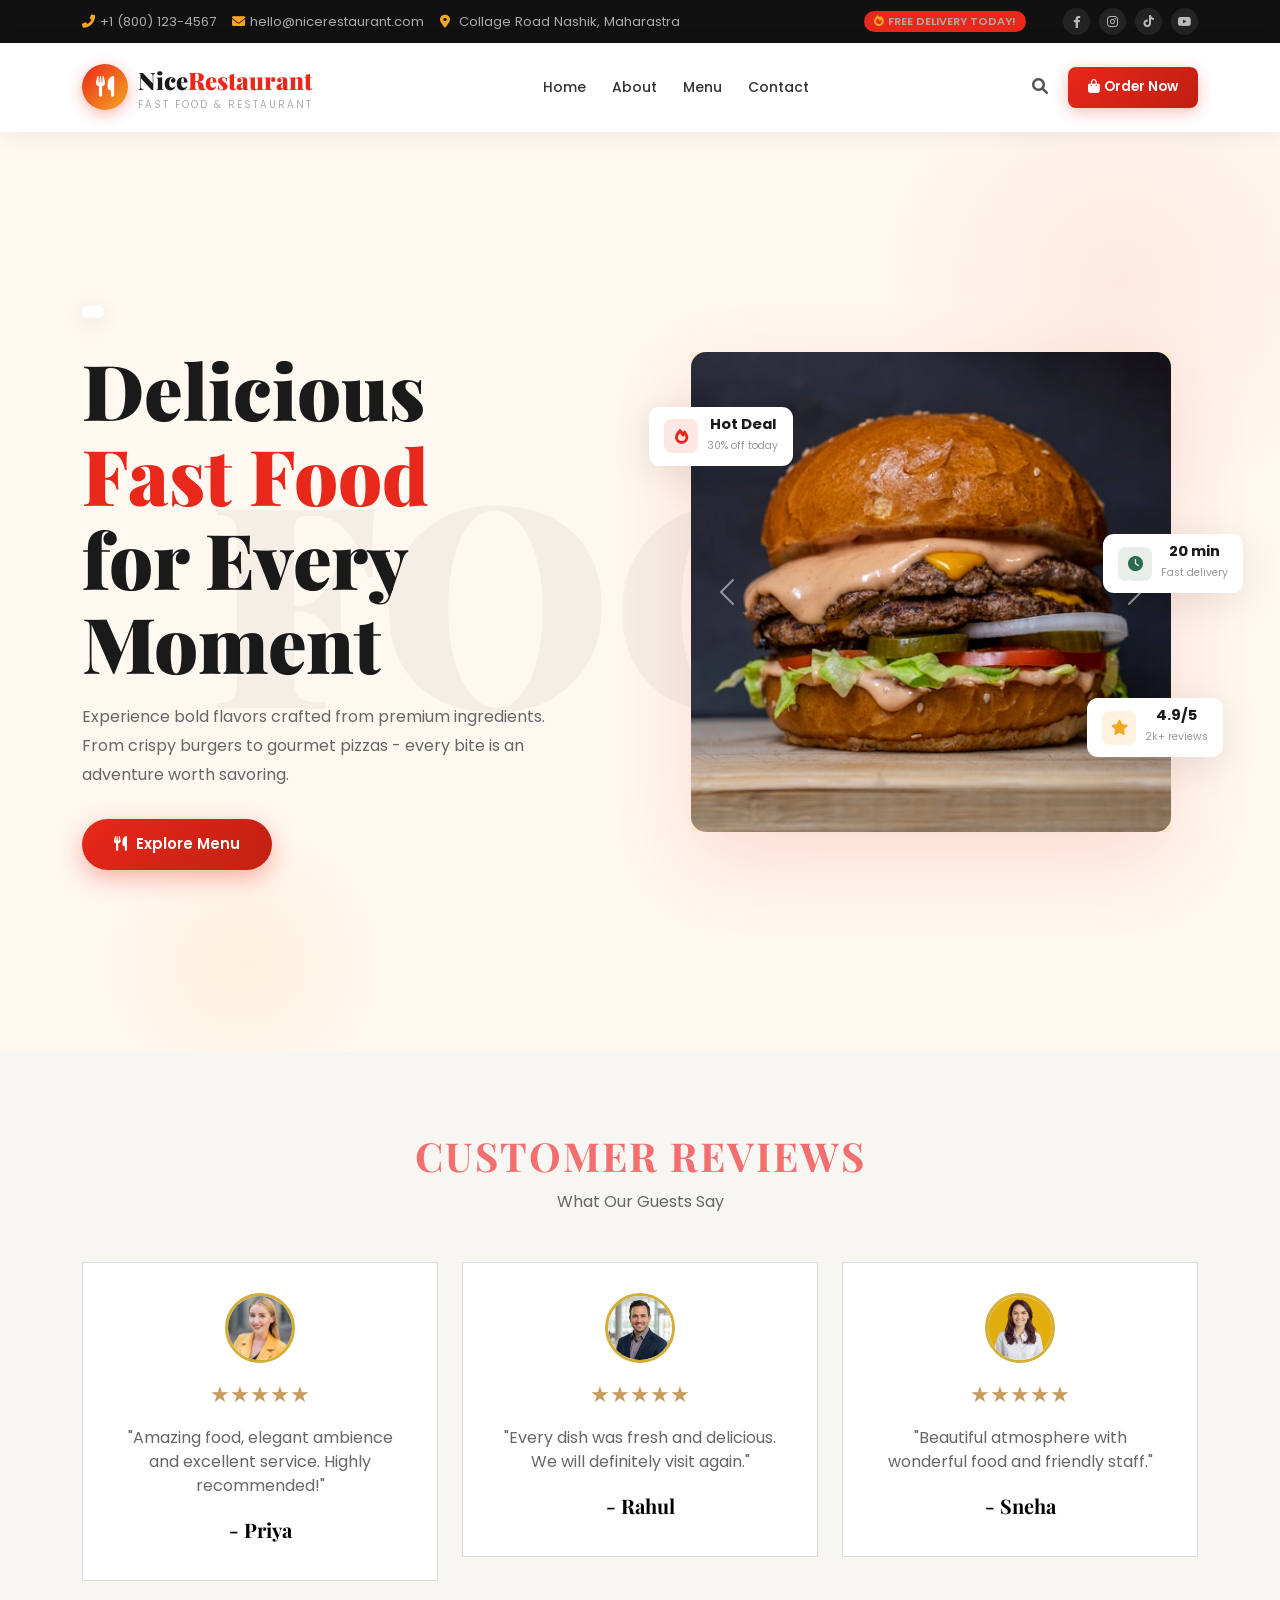
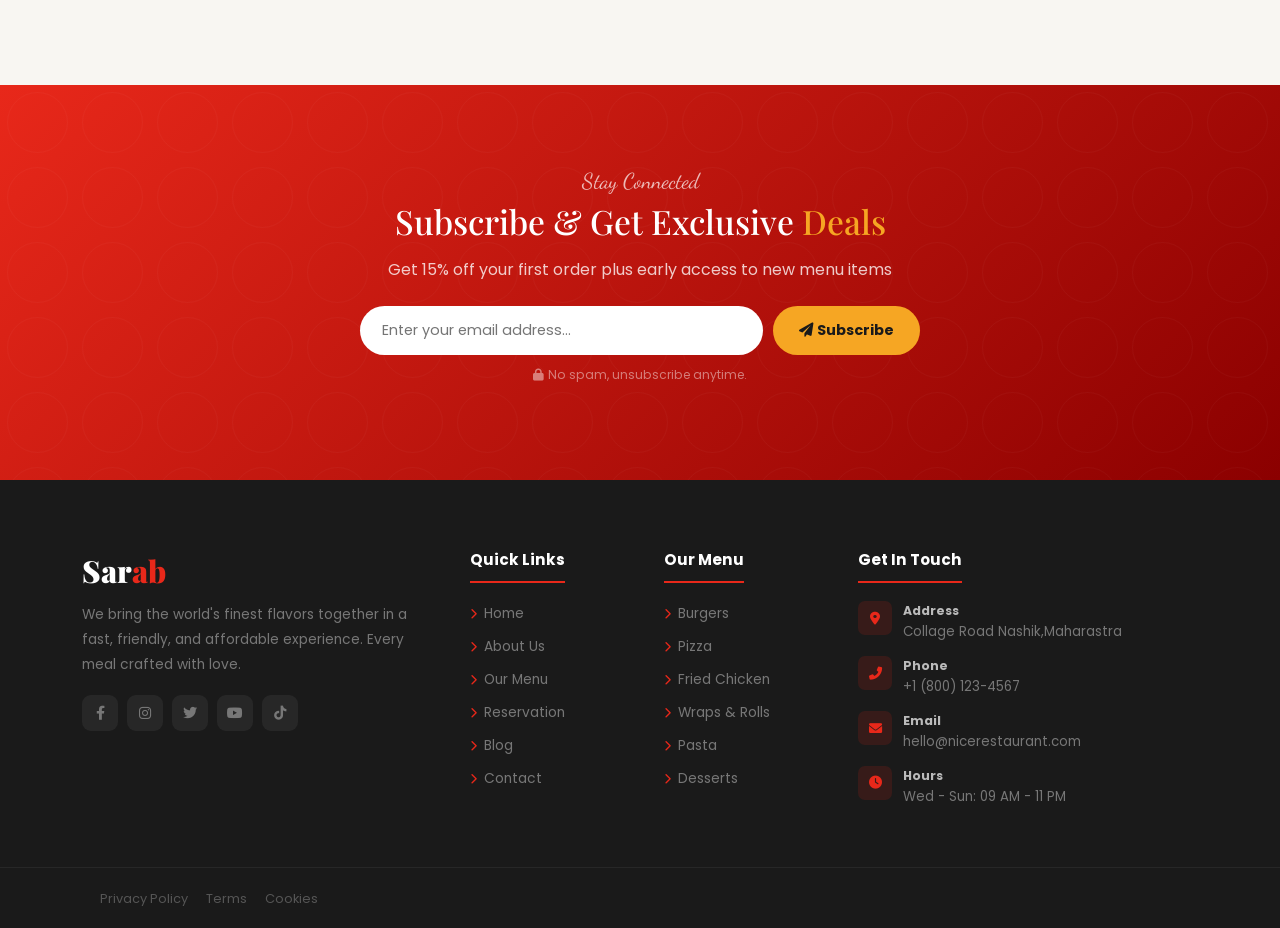
==== index.html @ 6148cd3d "source code changes" ====
<!DOCTYPE html>
<html lang="en">
   <head>
      <meta charset="UTF-8">
      <meta http-equiv="X-UA-Compatible" content="IE=edge">
      <meta name="viewport" content="width=device-width, initial-scale=1">
      <meta name="author" content="Sarab">
      <meta name="description" content="Sarab - Fast Food & Restaurant HTML Template">
      <title>Nice Restaurant - Fast Food & Restaurant </title>
      <link href="https://fonts.googleapis.com/css2?family=Playfair+Display:wght@400;700;900&family=Poppins:wght@300;400;500;600;700&family=Dancing+Script:wght@700&display=swap" rel="stylesheet"/>
      <!-- Bootstrap 5.3 -->
      <link href="css/bootstrap.min.css" rel="stylesheet"/>
      <!-- AOS Animate on Scroll -->
      <link href="css/aos.css" rel="stylesheet"/>
      <!-- Swiper -->
      <link href="css/swiper-bundle.min.css" rel="stylesheet"/>
      <!-- all min css -->
      <link rel="stylesheet" href="css/all.min.css"/>
      <!-- magnific CSS -->
      <link rel="stylesheet" href="css/magnific-popup.css"/>
      <!-- Style CSS -->
      <link rel="stylesheet" href="css/style.css" />
   </head>
   <body>
      <!-- ============================================================
         TOP BAR
         ============================================================ -->
      <div id="topbar">
         <div class="container">
            <div class="d-flex justify-content-between align-items-center flex-wrap gap-2">
               <div class="top-contact d-flex flex-wrap">
                  <span><i class="fas fa-phone-alt"></i>+1 (800) 123-4567</span>
                  <span><i class="fas fa-envelope"></i>hello@nicerestaurant.com</span>
                  <span><i class="fas fa-map-marker-alt"></i> Collage Road Nashik, Maharastra</span>
               </div>
               <div class="d-flex align-items-center gap-3">
                  <span class="ttag"><i class="fas fa-fire me-1"></i>Free Delivery Today!</span>
                  <div class="tsoc">
                     <a href="#"><i class="fab fa-facebook-f"></i></a>
                     <a href="#"><i class="fab fa-instagram"></i></a>
                     <a href="#"><i class="fab fa-tiktok"></i></a>
                     <a href="#"><i class="fab fa-youtube"></i></a>
                  </div>
               </div>
            </div>
         </div>
      </div>
      <!-- ============================================================
         NAVBAR
         ============================================================ -->
      <nav class="navbar navbar-expand-lg" id="nav">
         <div class="container">
            <a class="navbar-brand" href="#">
               <div class="blogo">
                  <div class="bico"><i class="fas fa-utensils"></i></div>
                  <div>
                     <div class="bname">Nice<span>Restaurant</span></div>
                     <div class="bsub">Fast Food & Restaurant</div>
                  </div>
               </div>
            </a>
            <button class="navbar-toggler border-0" type="button" data-bs-toggle="collapse" data-bs-target="#navmenu">
            <i class="fas fa-bars" style="color:var(--primary);font-size:1.35rem;"></i>
            </button>
            <div class="collapse navbar-collapse" id="navmenu">
               <ul class="navbar-nav mx-auto">
                  <li class="nav-item"><a class="nav-link active" href="index.html">Home</a></li>
                  <li class="nav-item"><a class="nav-link" href="about.html">About</a></li>
                  <li class="nav-item"><a class="nav-link" href="menu.html">Menu</a></li>
                  <!-- <li class="nav-item"><a class="nav-link" href="#chefs">Chefs</a></li> -->
                  <!-- <li class="nav-item"><a class="nav-link" href="#reservation">Reservation</a></li> -->
                  <!-- <li class="nav-item"><a class="nav-link" href="#testimonials">Reviews</a></li> -->
                  <li class="nav-item"><a class="nav-link" href="contact.html">Contact</a></li>
               </ul>
               <div class="d-flex align-items-center gap-1">
                  <!-- FIX 1: Search button -->
                  <button id="navSearchBtn" title="Search"><i class="fas fa-search"></i></button>
                  <a href="menu.html" class="nav-link nav-cta"><i class="fas fa-shopping-bag me-1"></i>Order Now</a>
               </div>
            </div>
         </div>
      </nav>
      <!-- ============================================================
         FIX 1 � SEARCH OVERLAY POPUP
         ============================================================ -->
      <div id="searchOv">
         <button class="sovclose" id="searchClose"><i class="fas fa-times"></i></button>
         <div class="sovbox">
            <h4>What are you craving today?</h4>
            <div class="sovinput">
               <input type="text" id="searchInput" placeholder="Search burgers, pizza, chicken..." autocomplete="off"/>
               <button><i class="fas fa-search"></i></button>
            </div>
            <!-- Categories inside search box -->
            <div class="sovcats">
               <div class="sovcat active" data-cat="all">
                  <img src="img/menu/1.jpg" alt=""/>All Items
               </div>
               <div class="sovcat" data-cat="burgers">
                  <img src="img/menu/1.jpg" alt=""/>Burgers
               </div>
               <div class="sovcat" data-cat="pizza">
                  <img src="img/menu/2.jpg" alt=""/>Pizza
               </div>
               <div class="sovcat" data-cat="chicken">
                  <img src="img/menu/3.jpg" alt=""/>Chicken
               </div>
               <div class="sovcat" data-cat="wraps">
                  <img src="img/menu/4.jpg" alt=""/>Wraps
               </div>
               <div class="sovcat" data-cat="pasta">
                  <img src="img/menu/5.jpg" alt=""/>Pasta
               </div>
               <div class="sovcat" data-cat="desserts">
                  <img src="img/menu/6.jpg" alt=""/>Desserts
               </div>
            </div>
            <div class="sovtrend">
               <p><i class="fas fa-fire me-1" style="color:var(--secondary);"></i>Trending Searches</p>
               <span class="ttag">Smash Burger</span>
               <span class="ttag">Nashville Chicken</span>
               <span class="ttag">Truffle Pizza</span>
               <span class="ttag">Lava Cake</span>
               <span class="ttag">Loaded Fries</span>
               <span class="ttag">Mango Shake</span>
            </div>
         </div>
      </div>
      <!-- ============================================================
         HERO
         ============================================================ -->
      <section id="hero">
         <div class="hs hs1"></div>
         <div class="hs hs2"></div>
         <div class="hbgtxt">FOOD</div>
         <div class="container">
            <div class="row align-items-center g-5" style="min-height:88vh;">
               <div class="col-lg-6">
                  <div class="hbadge">
                     <!-- <div class="hbi"><i class="fas fa-star"></i></div> -->
                     <!-- <span>#1 Rated Fast Food Restaurant in New York</span> -->
                  </div>
                  <h1 class="htitle">Delicious <span class="hl">Fast Food</span><br/>for Every Moment</h1>
                  <p class="hdesc">Experience bold flavors crafted from premium ingredients. From crispy burgers to gourmet pizzas - every bite is an adventure worth savoring.</p>
                  <div class="d-flex flex-wrap gap-3 mb-2">
                     <a href="menu.html" class="btn-red"><i class="fas fa-utensils"></i>Explore Menu</a>
                     <!-- FIX 2: Magnific popup video trigger -->
					 <!-- <a href="https://www.youtube.com/watch?v=RXv_uIN6e-Y" class="magnific_popup btn-play popup-youtube">
						<div class="pico"><i class="fas fa-play"></i></div>
						<span>Watch Our Story</span>
					 </a> -->
                  </div>
                  <!-- <div class="hstats d-flex gap-3 flex-wrap mt-4">
                     <div class="hstat"><span class="snum">850<em>+</em></span><small>Happy Customers</small></div>
                     <div class="sdiv"></div>
                     <div class="hstat"><span class="snum">120<em>+</em></span><small>Menu Items</small></div>
                     <div class="sdiv"></div>
                     <div class="hstat"><span class="snum">15<em>+</em></span><small>Expert Chefs</small></div>
                     <div class="sdiv"></div>
                     <div class="hstat"><span class="snum">12<em>yr</em></span><small>Experience</small></div>
                  </div> -->
               </div>
               <div class="col-lg-6">
                  <div style="position:relative;text-align:center;">
                     <div class="hcircle">
                        <!-- <img src="img/banner-img.jpg" alt="Burger"/> -->
                        
             <div id="carouselExampleRide" class="carousel slide" data-bs-ride="true">
  <div class="carousel-inner">
    <div class="carousel-item active">
      <img src="img/banner-img.jpg" class="d-block w-100" alt="...">
    </div>
    <div class="carousel-item">
      <img src="img/food4.jpg" class="d-block w-100" alt="...">
    </div>
    <!-- <div class="carousel-item"> -->
      <!-- <img src="..." class="d-block w-100" alt="..."> -->
    <!-- </div> -->
  </div>
  <button class="carousel-control-prev" type="button" data-bs-target="#carouselExampleRide" data-bs-slide="prev">
    <span class="carousel-control-prev-icon" aria-hidden="true"></span>
    <span class="visually-hidden">Previous</span>
  </button>
  <button class="carousel-control-next" type="button" data-bs-target="#carouselExampleRide" data-bs-slide="next">
    <span class="carousel-control-next-icon" aria-hidden="true"></span>
    <span class="visually-hidden">Next</span>
  </button>
</div>


</div>

<div class="fcard fc1">
                     </div>
                     <div class="fcard fc1">
                        <div class="fcoi r"><i class="fas fa-fire"></i></div>
                        <div><span class="fcnum">Hot Deal</span><span class="fcsm">30% off today</span></div>
                     </div>
                     <div class="fcard fc2">
                        <div class="fcoi y"><i class="fas fa-star"></i></div>
                        <div><span class="fcnum">4.9/5</span><span class="fcsm">2k+ reviews</span></div>
                     </div>
                     <div class="fcard fc3">
                        <div class="fcoi g"><i class="fas fa-clock"></i></div>
                        <div><span class="fcnum">20 min</span><span class="fcsm">Fast delivery</span></div>
                     </div>
                  </div>
               </div>
            </div>
         </div>
      </section>
      
      <!-- CATEGORY -->
      <section id="reviews" class="reviews section">

  <div class="container">

    <div class="section-title text-center">
      <h2>CUSTOMER REVIEWS</h2>
      <p>What Our Guests Say</p>
    </div>

    <div class="row mt-5">

      <div class="col-lg-4 mb-4">
        <div class="review-card">
          <img src="img/custmor1.jpg" alt="customer" class="review-img">
          <div class="stars">★★★★★</div>
          <p>
            "Amazing food, elegant ambience and excellent service.
            Highly recommended!"
          </p>
          <h5>- Priya</h5>
        </div>
      </div>

      <div class="col-lg-4 mb-4">
        <div class="review-card">
          <img src="img/custmor2.jpg" alt="customer" class="review-img">
          <div class="stars">★★★★★</div>
          <p>
            "Every dish was fresh and delicious. We will definitely visit again."
          </p>
          <h5>- Rahul</h5>
        </div>
      </div>

      <div class="col-lg-4 mb-4">
        <div class="review-card">
          <img src="img/custmor3.jpg" alt="customer" class="review-img">
          <div class="stars">★★★★★</div>
          <p>
            "Beautiful atmosphere with wonderful food and friendly staff."
          </p>
          <h5>- Sneha</h5>
        </div>
      </div>

    </div>

  </div>

</section>
           
	  
      <!-- NEWSLETTER -->
       <section id="newsletter">
         <div class="nlbg"></div>
         <div class="container">
            <div class="nlw text-center" data-aos="zoom-in">
               <span class="slbl" style="color:rgba(255,255,255,.7);">Stay Connected</span>
               <h2 class="mb-3" style="color:#fff;">Subscribe &amp; Get Exclusive <span style="color:var(--secondary);">Deals</span></h2>
               <p class="mb-4" style="color:rgba(255,255,255,.78);">Get 15% off your first order plus early access to new menu items</p>
               <div class="nl-form-wrap">
                  <input class="nlinput" type="email" id="nlEmail" placeholder="Enter your email address..."/>
                  <button class="nlbtn" id="nlBtn"><i class="fas fa-paper-plane me-1"></i>Subscribe</button>
               </div>
               <p style="color:rgba(255,255,255,.45);font-size:.76rem;margin-top:11px;"><i class="fas fa-lock me-1"></i>No spam, unsubscribe anytime.</p>
            </div>
         </div>
      </section>
	
                 
      <!-- FOOTER -->
      <footer>
         <div class="container">
            <div class="row g-5">
               <div class="col-lg-4">
                  <div class="fnm">Sar<span>ab</span></div>
                  <p class="fdesc">We bring the world's finest flavors together in a fast, friendly, and affordable experience. Every meal crafted with love.</p>
                  <div class="fsoc">
                     <a href="#"><i class="fab fa-facebook-f"></i></a>
                     <a href="#"><i class="fab fa-instagram"></i></a>
                     <a href="#"><i class="fab fa-twitter"></i></a>
                     <a href="#"><i class="fab fa-youtube"></i></a>
                     <a href="#"><i class="fab fa-tiktok"></i></a>
                  </div>
               </div>
               <div class="col-sm-6 col-lg-2">
                  <div class="ftit">Quick Links</div>
                  <ul class="flinks ps-0">
                     <li><a href="#hero"><i class="fas fa-chevron-right"></i>Home</a></li>
                     <li><a href="#about"><i class="fas fa-chevron-right"></i>About Us</a></li>
                     <li><a href="#menu"><i class="fas fa-chevron-right"></i>Our Menu</a></li>
                     <li><a href="#reservation"><i class="fas fa-chevron-right"></i>Reservation</a></li>
                     <li><a href="#blog"><i class="fas fa-chevron-right"></i>Blog</a></li>
                     <li><a href="#contact-section"><i class="fas fa-chevron-right"></i>Contact</a></li>
                  </ul>
               </div>
               <div class="col-sm-6 col-lg-2">
                  <div class="ftit">Our Menu</div>
                  <ul class="flinks ps-0">
                     <li><a href="#menu"><i class="fas fa-chevron-right"></i>Burgers</a></li>
                     <li><a href="#menu"><i class="fas fa-chevron-right"></i>Pizza</a></li>
                     <li><a href="#menu"><i class="fas fa-chevron-right"></i>Fried Chicken</a></li>
                     <li><a href="#menu"><i class="fas fa-chevron-right"></i>Wraps &amp; Rolls</a></li>
                     <li><a href="#menu"><i class="fas fa-chevron-right"></i>Pasta</a></li>
                     <li><a href="#menu"><i class="fas fa-chevron-right"></i>Desserts</a></li>
                  </ul>
               </div>
               <div class="col-lg-4">
                  <div class="ftit">Get In Touch</div>
                  <div class="fci">
                     <div class="fciico"><i class="fas fa-map-marker-alt"></i></div>
                     <div class="fciinfo"><strong>Address</strong>Collage Road Nashik,Maharastra</div>
                  </div>
                  <div class="fci">
                     <div class="fciico"><i class="fas fa-phone-alt"></i></div>
                     <div class="fciinfo"><strong>Phone</strong>+1 (800) 123-4567</div>
                  </div>
                  <div class="fci">
                     <div class="fciico"><i class="fas fa-envelope"></i></div>
                     <div class="fciinfo"><strong>Email</strong>hello@nicerestaurant.com</div>
                  </div>
                  <div class="fci">
                     <div class="fciico"><i class="fas fa-clock"></i></div>
                     <div class="fciinfo"><strong>Hours</strong>Wed - Sun: 09 AM - 11 PM</div>
                  </div>
               </div>
            </div>
         </div>
         <div class="fbot">
            <div class="container">
               <div class="d-flex justify-content-between align-items-center flex-wrap gap-2">
                  <!-- <p>&copy 2026 <span>Sarab Restaurant</span>. All Rights Reserved by <a target="_blank" class="mx-0 fw-bold text-success" href="https://bestwpware.com/">Bestwpware</a>. Made with <span><i class="fas fa-heart"></i></span>  <br>Distributed by <a target="_blank" class="mx-0 fw-bold text-success" href="https://themewagon.com">ThemeWagon</a></p> -->
                  <div><a href="#">Privacy Policy</a><a href="#">Terms</a><a href="#">Cookies</a></div>
               </div>
            </div>
         </div>
      </footer>
      <!-- Floating cart -->
      <!-- <div class="cartfl"><i class="fas fa-shopping-cart"></i><span>My Cart</span><div class="ccount" id="cartCount">0</div></div> -->
      <!-- Back to top -->
      <button id="btt" onclick="window.scrollTo({top:0,behavior:'smooth'})"><i class="fas fa-chevron-up"></i></button>
    
	<!-- jQuery -->
      <script src="js/jquery-3.7.1.min.js"></script>
      <!-- Bootstrap 5 -->
      <script src="js/bootstrap.bundle.min.js"></script>
      <!-- AOS -->
      <script src="js/aos.js"></script>
      <!-- Swiper -->
      <script src="js/swiper-bundle.min.js"></script>
      <!-- CounterUp -->
      <script src="js/jquery.magnific-popup.min.js"></script>
      <!-- Main js -->
      <script src="js/main.js"></script>
   </body>
</html>
---- css/style.css ----
:root {
  --primary: #e8281a;
  --secondary: #f6a623;
  --dark: #1a1a1a;
  --green: #2d6a4f;
  --cream: #fff8f0;
  --cream2: #fef0dc;
  --light: #f9f5f0;
  --shadow: 0 8px 40px rgba(0, 0, 0, 0.1);
  --shadow-lg: 0 20px 60px rgba(0, 0, 0, 0.18);
}
* {
  margin: 0;
  padding: 0;
  box-sizing: border-box;
}
html {
  scroll-behavior: smooth;
}
body {
  font-family: "Poppins", sans-serif;
  color: #444;
  background: #fff;
  overflow-x: hidden;
}
h1,
h2,
h3,
h4,
h5 {
  font-family: "Playfair Display", serif;
  color: var(--dark);
}
a {
  text-decoration: none;
  transition: all 0.3s;
}
img {
  max-width: 100%;
}
::-webkit-scrollbar {
  width: 5px;
}
::-webkit-scrollbar-thumb {
  background: var(--primary);
  border-radius: 10px;
}

/* ===================== TOP BAR ===================== */
#topbar {
  background: #111;
  padding: 8px 0;
  font-size: 0.82rem;
}
#topbar span {
  color: #aaa;
  margin-right: 16px;
}
#topbar span i {
  color: var(--secondary);
  margin-right: 5px;
}
#topbar .tsoc a {
  width: 27px;
  height: 27px;
  border-radius: 50%;
  background: rgba(255, 255, 255, 0.08);
  display: inline-flex;
  align-items: center;
  justify-content: center;
  color: #bbb;
  font-size: 0.75rem;
  margin-left: 5px;
  transition: 0.3s;
}
#topbar .tsoc a:hover {
  background: var(--primary);
  color: #fff;
}
.ttag {
  background: var(--primary);
  color: #fff;
  padding: 2px 10px;
  border-radius: 20px;
  font-size: 0.7rem;
  font-weight: 600;
  text-transform: uppercase;
}

/* ===================== NAVBAR ===================== */
#nav {
  background: #fff;
  position: sticky;
  top: 0;
  z-index: 990;
  box-shadow: 0 2px 20px rgba(0, 0, 0, 0.07);
  transition: 0.4s;
}
#nav.scrolled {
  box-shadow: 0 4px 30px rgba(0, 0, 0, 0.14);
}
.blogo {
  display: flex;
  align-items: center;
  gap: 10px;
}
.bico {
  width: 46px;
  height: 46px;
  border-radius: 50%;
  background: linear-gradient(135deg, var(--primary), var(--secondary));
  display: flex;
  align-items: center;
  justify-content: center;
  font-size: 1.3rem;
  color: #fff;
  box-shadow: 0 4px 15px rgba(232, 40, 26, 0.35);
}
.bname {
  font-family: "Playfair Display", serif;
  font-size: 1.5rem;
  font-weight: 900;
  color: var(--dark);
}
.bname span {
  color: var(--primary);
}
.bsub {
  font-size: 0.62rem;
  text-transform: uppercase;
  letter-spacing: 2px;
  color: #aaa;
}
.navbar-nav .nav-link {
  font-size: 0.87rem;
  font-weight: 500;
  color: #333 !important;
  padding: 26px 13px !important;
  position: relative;
}
.navbar-nav .nav-link::after {
  content: "";
  position: absolute;
  bottom: 0;
  left: 50%;
  transform: translateX(-50%);
  width: 0;
  height: 3px;
  background: var(--primary);
  border-radius: 3px 3px 0 0;
  transition: 0.3s;
}
.navbar-nav .nav-link:hover::after,
.navbar-nav .nav-link.active::after {
  width: 55%;
}
.navbar-nav .nav-link:hover {
  color: var(--primary) !important;
}
/* FIX 1 â€” Search btn in navbar */
#navSearchBtn {
  background: none;
  border: none;
  cursor: pointer;
  color: #555;
  font-size: 1rem;
  padding: 8px 10px;
  border-radius: 8px;
  transition: 0.3s;
}
#navSearchBtn:hover {
  background: rgba(232, 40, 26, 0.08);
  color: var(--primary);
}
.nav-cta {
  background: linear-gradient(135deg, var(--primary), #c01e12);
  color: #fff !important;
  border-radius: 8px;
  padding: 10px 20px !important;
  font-size: 0.84rem !important;
  font-weight: 600 !important;
  box-shadow: 0 4px 15px rgba(232, 40, 26, 0.3);
  margin-left: 6px;
}
.nav-cta::after {
  display: none !important;
}
.nav-cta:hover {
  transform: translateY(-2px);
  box-shadow: 0 8px 22px rgba(232, 40, 26, 0.4);
}

/* ===================== SECTION COMMONS ===================== */
section {
  padding: 88px 0;
}
.slbl {
  font-family: "Dancing Script", cursive;
  font-size: 1.35rem;
  color: var(--primary);
  display: block;
  margin-bottom: 4px;
}
.stitle {
  font-size: clamp(1.9rem, 4vw, 2.7rem);
  font-weight: 900;
  line-height: 1.2;
  margin-bottom: 12px;
}
.stitle span {
  color: var(--primary);
}
.sline {
  width: 58px;
  height: 4px;
  border-radius: 4px;
  background: linear-gradient(90deg, var(--primary), var(--secondary));
  margin: 0 auto 12px;
}
.sline.lft {
  margin-left: 0;
}
.sdesc {
  color: #777;
  font-size: 0.93rem;
  line-height: 1.8;
}
.btn-red {
  background: linear-gradient(135deg, var(--primary), #c01e12);
  color: #fff;
  border: none;
  border-radius: 50px;
  padding: 14px 32px;
  font-weight: 600;
  font-size: 0.93rem;
  box-shadow: 0 8px 24px rgba(232, 40, 26, 0.35);
  transition: 0.3s;
  display: inline-flex;
  align-items: center;
  gap: 9px;
  cursor: pointer;
  font-family: "Poppins", sans-serif;
}
.btn-red:hover {
  transform: translateY(-3px);
  box-shadow: 0 14px 34px rgba(232, 40, 26, 0.45);
  color: #fff;
}

/* ===================== HERO ===================== */
#hero {
  background: var(--cream);
  min-height: 92vh;
  display: flex;
  align-items: center;
  position: relative;
  overflow: hidden;
}
.hcircle {
  width: 500px;
  height: 500px;
    /* position: relative; */
    border-radius: 0 !important;
    overflow: hidden;
  
}

.hcircle .carousel {
    width: 100%;
    height: 100%;
}

.hcircle .carousel-inner,
.hcircle .carousel-item {
    width: 100%;
    height: 100%;
}

.hcircle .carousel-item img {
    width: 100%;
    height: 100%;
    object-fit: cover;
    border-radius: 15px;
}
.hbgtxt {
  position: absolute;
  top: 50%;
  left: 50%;
  transform: translate(-50%, -50%);
  font-size: 22vw;
  font-weight: 900;
  font-family: "Playfair Display", serif;
  color: rgba(0, 0, 0, 0.04);
  pointer-events: none;
  white-space: nowrap;
}
.hs {
  position: absolute;
  border-radius: 50%;
}
.hs1 {
  width: 480px;
  height: 480px;
  background: radial-gradient(circle, rgba(232, 40, 26, 0.07), transparent 70%);
  top: -90px;
  right: -80px;
  animation: fsh 8s ease-in-out infinite;
}
.hs2 {
  width: 280px;
  height: 280px;
  background: radial-gradient(
    circle,
    rgba(246, 166, 35, 0.09),
    transparent 70%
  );
  bottom: -50px;
  left: 8%;
  animation: fsh 10s ease-in-out infinite reverse;
}
@keyframes fsh {
  0%,
  100% {
    transform: translateY(0);
  }
  50% {
    transform: translateY(-28px);
  }
}
.hbadge {
  display: inline-flex;
  align-items: center;
  gap: 8px;
  background: #fff;
  border-radius: 30px;
  padding: 6px 16px 6px 6px;
  box-shadow: 0 4px 20px rgba(0, 0, 0, 0.1);
  margin-bottom: 22px;
}
.hbadge .hbi {
  width: 30px;
  height: 30px;
  border-radius: 50%;
  background: linear-gradient(135deg, var(--primary), var(--secondary));
  display: flex;
  align-items: center;
  justify-content: center;
  color: #fff;
  font-size: 0.78rem;
}
.hbadge span {
  font-size: 0.76rem;
  font-weight: 600;
  color: var(--dark);
}
.htitle {
  font-size: clamp(2.7rem, 6vw, 4.8rem);
  font-weight: 900;
  line-height: 1.1;
  margin-bottom: 18px;
}
.htitle .hl {
  color: var(--primary);
  position: relative;
  display: inline-block;
}
.htitle .hl::before {
  content: "";
  position: absolute;
  bottom: 2px;
  left: 0;
  right: 0;
  height: 7px;
  background: rgba(232, 40, 26, 0.14);
  border-radius: 4px;
  z-index: -1;
}
.hdesc {
  font-size: 1rem;
  color: #666;
  line-height: 1.8;
  max-width: 470px;
  margin-bottom: 30px;
}
/* FIX 2 â€” Video play button */
.btn-play {
  display: inline-flex;
  align-items: center;
  gap: 12px;
  color: var(--dark);
  font-weight: 600;
  font-size: 0.9rem;
  padding: 10px 16px;
  transition: 0.3s;
  cursor: pointer;
}
.btn-play .pico {
  width: 48px;
  height: 48px;
  border-radius: 50%;
  background: #fff;
  display: flex;
  align-items: center;
  justify-content: center;
  box-shadow: 0 6px 20px rgba(0, 0, 0, 0.12);
  color: var(--primary);
  font-size: 0.95rem;
  transition: 0.3s;
  flex-shrink: 0;
}
.btn-play:hover .pico {
  background: var(--primary);
  color: #fff;
  transform: scale(1.1);
}
.btn-play:hover {
  color: var(--primary);
}
.hstats {
  display: flex;
  gap: 20px;
  flex-wrap: wrap;
  margin-top: 32px;
}
.hstat .snum {
  font-family: "Playfair Display", serif;
  font-size: 1.9rem;
  font-weight: 900;
  color: var(--dark);
  display: block;
  line-height: 1;
}
.hstat .snum em {
  color: var(--primary);
  font-style: normal;
}
.hstat small {
  font-size: 0.7rem;
  color: #aaa;
  text-transform: uppercase;
  letter-spacing: 1px;
}
.sdiv {
  width: 1px;
  background: #ddd;
  height: 38px;
  align-self: center;
}
.hcircle {
  width: 480px;
  height: 480px;
  border-radius: 50%;
  background: radial-gradient(circle at 40% 40%, #fff8f0, #ffe5c8);
  display: flex;
  align-items: center;
  justify-content: center;
  margin: 0 auto;
  position: relative;
  box-shadow: 0 28px 76px rgba(232, 40, 26, 0.14);
}
.hcircle img {
  width: 90%;
  height: 90%;
  object-fit: cover;
  border-radius: 50%;
}
.fcard {
  position: absolute;
  background: #fff;
  border-radius: 11px;
  padding: 10px 15px;
  box-shadow: var(--shadow);
  display: flex;
  align-items: center;
  gap: 9px;
}
.fcard.fc1 {
  top: 55px;
  left: -15px;
  animation: fltc 4s ease-in-out infinite;
}
.fcard.fc2 {
  bottom: 75px;
  right: -25px;
  animation: fltc 4s ease-in-out infinite 1.5s;
}
.fcard.fc3 {
  top: 38%;
  right: -45px;
  animation: fltc 4s ease-in-out infinite 0.8s;
}
@keyframes fltc {
  0%,
  100% {
    transform: translateY(0);
  }
  50% {
    transform: translateY(-9px);
  }
}
.fcoi {
  width: 34px;
  height: 34px;
  border-radius: 8px;
  display: flex;
  align-items: center;
  justify-content: center;
  font-size: 0.95rem;
}
.fcoi.r {
  background: rgba(232, 40, 26, 0.11);
  color: var(--primary);
}
.fcoi.y {
  background: rgba(246, 166, 35, 0.14);
  color: var(--secondary);
}
.fcoi.g {
  background: rgba(45, 106, 79, 0.11);
  color: var(--green);
}
.fcnum {
  font-weight: 700;
  font-size: 0.92rem;
  color: var(--dark);
  display: block;
  line-height: 1;
}
.fcsm {
  font-size: 0.66rem;
  color: #999;
}
#reviews{
    background:#f8f6f2;
    padding:80px 0;
}

#reviews h2{
    font-size:40px;
    letter-spacing:2px;
    font-weight:bold;
}

#reviews p{
    color:#666;
}

.review-card{
    background:#fff;
    border:1px solid #ddd;
    padding:30px;
    text-align:center;
    transition:.3s;
}

.review-card:hover{
    transform:translateY(-8px);
    box-shadow:0 10px 25px rgba(0,0,0,.15);
}

.review-card .stars{
    color:#c59d5f;
    font-size:22px;
    margin-bottom:15px;
}

.review-card h5{
    margin-top:20px;
    font-weight:bold;
    color:#000;
}
.review-img{
  width: 70px;
  height: 70px;
  border-radius: 50%;
  object-fit: cover;
  margin: 0 auto 15px;
  display: block;
  border: 3px solid #d4af37; /* Golden border */
}





/* ===================== NEWSLETTER ===================== */
#newsletter {
  background: linear-gradient(135deg, var(--primary), #8b0000);
  position: relative;
  overflow: hidden;
  padding: 80px 0;
}
.nlbg {
  position: absolute;
  inset: 0;
  background: url("data:image/svg+xml,%3Csvg xmlns='http://www.w3.org/2000/svg' width='100' height='100'%3E%3Ccircle cx='50' cy='50' r='40' fill='none' stroke='white' stroke-width='.4' opacity='.1'/%3E%3C/svg%3E");
  background-size: 75px;
}
.nlw {
  position: relative;
  z-index: 2;
}
.nlw h2 {
  color: #fff;
  font-size: 2.1rem;
}
/* Newsletter form â€” fixed layout */
.nl-form-wrap {
  display: flex;
  gap: 10px;
  max-width: 560px;
  margin: 0 auto;
  align-items: center;
}
.nlinput {
  flex: 1;
  min-width: 0;
  border: none;
  border-radius: 50px;
  padding: 14px 22px;
  font-size: 0.9rem;
  outline: none;
  font-family: "Poppins", sans-serif;
  color: #333;
}
.nlbtn {
  flex-shrink: 0;
  background: var(--secondary);
  color: var(--dark);
  border: none;
  border-radius: 50px;
  padding: 14px 26px;
  font-weight: 700;
  font-size: 0.9rem;
  cursor: pointer;
  white-space: nowrap;
  transition: 0.3s;
  font-family: "Poppins", sans-serif;
}
.nlbtn:hover {
  transform: scale(1.05);
  box-shadow: 0 6px 18px rgba(0, 0, 0, 0.2);
}
@media (max-width: 540px) {
  .nl-form-wrap {
    flex-direction: column;
    padding: 0 10px;
  }
  .nlinput {
    width: 100%;
    border-radius: 12px;
  }
  .nlbtn {
    width: 100%;
    border-radius: 12px;
  }
}
/* about page */

.abt-cont-box { margin-top: 0; background-color: var(--accent); }

.about-box {
  display: flex;
  gap: 36px;
  padding: clamp(36px, 5vw, 80px) clamp(24px, 6vw, 72px);
  flex-wrap: wrap;
  align-items: flex-start;
}

.text-name {
  flex: 1;
  min-width: 200px;
  font-family: var(--font-display);
  font-size: clamp(48px, 10vw, 112px);
  font-weight: 700;
  line-height: 1;
  display: flex;
  flex-direction: column;
  gap: 32px;
}
.text-name .footer-logo svg { height: 44px; width: 55px; margin: 0; }

.text-pra { flex: 1.5; min-width: 260px; padding-top: 12px; }
.text-pra p { font-size: clamp(13px, 1.5vw, 15px); line-height: 1.85; margin-bottom: 18px; }

 .abt-cont-box .about-image{
  border-radius: 10px;
}
#heroSection {
  background-color: #fdfdfd; /* हलका background */
  padding: 40px;
  text-align: center;
}

#heroSection h2 {
  font-size: 2.5rem;
  color: #9a2d2d;
  margin-bottom: 10px;
}

#heroSection .title-shape svg {
  width: 200px;
  height: auto;
  color: #9f0c0c;; /* decorative line रंग */
}

#heroSection p {
  font-style: italic;
  font-size: 1.2rem;
  color: #9a2d2d;
}
#heroSection {
  text-align: center;   /* सगळं content center मध्ये येईल */
  padding: 40px;
}

#heroSection h2 {
  font-size: 2.5rem;
  color: #9b2020;
  margin-bottom: 10px;
}

#heroSection .title-shape svg {
  width: 200px;
  height: auto;
  color: #ff6600;
  margin: 0 auto;       /* SVG line पण center मध्ये येईल */
  display: block;
}

#heroSection p {
  font-style: italic;
  font-size: 1.2rem;
  color: #555;
}

.aexp .anum {
  font-family: "Playfair Display", serif;
  font-size: 2.3rem;
  font-weight: 900;
  line-height: 1;
  display: block;
}
.aexp small {
  font-size: 0.7rem;
  opacity: 0.9;
  /* margin: 100px; */
}
.fti {
  display: flex;
  align-items: flex-start;
  gap: 13px;
  margin-bottom: 18px;
}
.ftico {
  width: 46px;
  height: 46px;
  border-radius: 11px;
  flex-shrink: 0;
  display: flex;
  align-items: center;
  justify-content: center;
  font-size: 1.15rem;
  transition: 0.3s;
}
.ftico.r {
  background: rgba(232, 40, 26, 0.1);
  color: var(--primary);
}
.ftico.y {
  background: rgba(246, 166, 35, 0.11);
  color: var(--secondary);
}
.ftico.g {
  background: rgba(45, 106, 79, 0.1);
  color: var(--green);
}
.fti:hover .ftico {
  transform: scale(1.1);
}
.fti h6 {
  font-size: 0.9rem;
  font-weight: 700;
  color: var(--dark);
  margin-bottom: 2px;
  font-family: "Poppins", sans-serif;
}
.fti p {
  font-size: 0.8rem;
  color: #888;
  margin: 0;
  line-height: 1.6;
}

.left-text {
  text-align: left;
}



.left-text {
  text-align: left;
}

.left-text {
  text-align: left;
}

.stitle {
  margin-top: 20px; 
}




.sdesc {
  margin-top: 20px; 
}


.sdesc + .sdesc {
  margin-top: 70px; 
}




/* menu css */
.menu-hero {
  margin-top: 0;
  position: relative;
  width: 100%;
  height: clamp(240px, 45vw, 540px);
  overflow: hidden;
  background: var(--black);
}
.menu-hero video { width: 100%; height: 100%; object-fit: cover; opacity: .85; }
.menu-hero-title {
  position: absolute;
  inset: 0;
  display: flex;
  align-items: center;
  justify-content: center;
  font-family: var(--font-display);
  font-size: clamp(48px, 12vw, 130px);
  font-weight: 900;
  color: var(--white);
  letter-spacing: 4px;
  text-shadow: 0 4px 20px rgba(0,0,0,0.5);
  pointer-events: none;
}

.menu-panel {
  background-color: var(--bg);
  padding: clamp(28px, 4vw, 60px) clamp(20px, 5vw, 64px);
}

.menu-images-row {
  display: flex;
  gap: 16px;
  margin-bottom: 44px;
  flex-wrap: wrap;
}
.menu-images-row .img-box { flex: 1; min-width: 120px; overflow: hidden; }
.menu-images-row .img-box img {
  width: 100%;
  height: clamp(120px, 20vw, 220px);
  object-fit: cover;
  transition: transform .35s ease;
}
.menu-images-row .img-box img:hover { transform: scale(1.05); }

.menu-grid {
  display: grid;
  grid-template-columns: repeat(auto-fill, minmax(280px, 1fr));
  gap: 36px;
}

.menu-category { border-top: 2px solid var(--black); padding-top: 18px; }
.menu-category h3 {
  font-family: var(--font-display);
  font-size: 13px;
  font-weight: 700;
  letter-spacing: 2.5px;
  text-transform: uppercase;
  margin-bottom: 18px;
}

.menu-row {
  display: flex;
  justify-content: space-between;
  align-items: baseline;
  padding: 9px 0;
  border-bottom: 1px dotted rgba(0,0,0,0.2);
  font-size: 14px;
  gap: 12px;
}
.menu-row:last-child { border-bottom: none; }
.dish-name { flex: 1; }
.dish-price { font-weight: 700; white-space: nowrap; }

@media (max-width: 480px) { .menu-grid { grid-template-columns: 1fr; } }


.section-title {
  text-align: center; /* centers everything */
  margin-bottom: 40px;
}

.section-title h2 {
  font-size: 32px;
  font-weight: bold;
  color: #f36e6e;
  margin-bottom: 10px;
}

.section-title .title-shape svg {
  width: 120px; /* adjust size */
  height: auto;
  margin: 10px auto;
  display: block;
  color: #ff6600; /* decorative color */
}

.section-title p {
  max-width: 600px;
  margin: 0 auto;
  color: #666;
}

/* ===================== MENU ===================== */
#menu {
  background: var(--light);
}
/* FIX 3 â€” Filter buttons */
.filtbtn {
  border: 2px solid #e5e5e5;
  background: #fff;
  border-radius: 50px;
  padding: 8px 20px;
  font-size: 0.84rem;
  font-weight: 600;
  color: #666;
  cursor: pointer;
  transition: 0.3s;
  margin: 3px;
  font-family: "Poppins", sans-serif;
}
.filtbtn.active,
.filtbtn:hover {
  background: var(--primary);
  border-color: var(--primary);
  color: #fff;
  box-shadow: 0 5px 18px rgba(232, 40, 26, 0.24);
}
.mwrap {
  transition: 0.35s;
}
.mwrap.gone {
  display: none !important;
}
.mcard {
  background: #fff;
  border-radius: 18px;
  overflow: hidden;
  transition: 0.4s;
  box-shadow: 0 4px 22px rgba(0, 0, 0, 0.07);
  cursor: pointer;
}
.mcard:hover {
  transform: translateY(-9px);
  box-shadow: 0 18px 48px rgba(0, 0, 0, 0.13);
}
.mimg {
  position: relative;
  overflow: hidden;
  background: var(--cream2);
   display: flex;            /*  flex container */
  align-items: center;
  justify-content: center;
  height: auto;               /* remove fixed height */
}

.mimg img {
  /* width: 100%; */
  height: auto;               /* keeps aspect ratio */
  object-fit: cover;
  transition: 0.5s;
  cursor: pointer;            /* shows clickable */
  pointer-events: auto;

}
.mcard:hover .mimg img {
  transform: scale(1.09);
}
.mbdg {
  position: absolute;
  top: 13px;
  left: 13px;
  background: var(--primary);
  color: #fff;
  border-radius: 7px;
  padding: 3px 11px;
  font-size: 0.7rem;
  font-weight: 700;
  pointer-events: auto;

}
.mbdg.new {
  background: var(--green);
}
.mbdg.hot {
  background: var(--secondary);
  color: var(--dark);
}
/* FIX 4 â€” Heart & Plus buttons stop propagation */
.mhrt {
  position: absolute;
  top: 13px;
  right: 13px;
  width: 33px;
  height: 33px;
  border-radius: 50%;
  background: #fff;
  display: flex;
  align-items: center;
  justify-content: center;
  color: #ccc;
  cursor: pointer;
  transition: 0.3s;
  box-shadow: 0 2px 9px rgba(0, 0, 0, 0.1);
  pointer-events: ;
}
.mhrt:hover {
  color: var(--primary);
  transform: scale(1.18);
}
.mbody {
  padding: 18px;
}
.mcat {
  font-size: 0.7rem;
  font-weight: 600;
  color: var(--secondary);
  text-transform: uppercase;
  letter-spacing: 1px;
  margin-bottom: 5px;
}
.mtit {
  font-size: 1.05rem;
  font-weight: 700;
  margin-bottom: 5px;
  font-family: "Playfair Display", serif;
}
.mdesc {
  font-size: 0.78rem;
  color: #aaa;
  margin-bottom: 13px;
  line-height: 1.5;
}
.mfoot {
  display: flex;
  align-items: center;
  justify-content: space-between;
}
.mprice {
  font-size: 1.25rem;
  font-weight: 800;
  color: var(--primary);
  font-family: "Playfair Display", serif;
}
.mprice small {
  font-size: 0.72rem;
  font-weight: 400;
  color: #ccc;
  text-decoration: line-through;
  margin-left: 5px;
}
.mstars {
  font-size: 0.73rem;
  color: var(--secondary);
}
/* FIX 4 â€” Plus button opens detail popup */
.madd {
  width: 36px;
  height: 36px;
  border-radius: 50%;
  background: linear-gradient(135deg, var(--primary), #c01e12);
  border: none;
  color: #fff;
  font-size: 1rem;
  display: flex;
  align-items: center;
  justify-content: center;
  cursor: pointer;
  transition: 0.3s;
  box-shadow: 0 4px 11px rgba(232, 40, 26, 0.28);
}
.madd:hover {
  transform: scale(1.15) rotate(90deg);
}
/* --- FIX 4: MENU DETAIL POPUP --- */
#menuPop {
  display: none;
  position: fixed;
  inset: 0;
  z-index: 99999;
  background: rgba(0, 0, 0, 0.84);
  backdrop-filter: blur(5px);
  align-items: center;
  justify-content: center;
  padding: 18px;
}
#menuPop.open {
  display: flex;
  animation: fadeov 0.28s ease;
}
.mpbox {
  background: #fff;
  border-radius: 22px;
  max-width: 800px;
  width: 100%;
  max-height: 88vh;
  overflow-y: auto;
  position: relative;
  display: flex;
  flex-wrap: wrap;
}
.mpbox::-webkit-scrollbar {
  width: 3px;
}
.mpbox::-webkit-scrollbar-thumb {
  background: var(--primary);
}
.mpbox .mpimg {
  width: 44%;
  background: var(--cream2);
  display: flex;
  align-items: center;
  justify-content: center;
  border-radius: 22px 0 0 22px;
  overflow: hidden;
  min-height: 400px;
}
.mpbox .mpimg img {
  width: 100%;
  height: 100%;
  object-fit: cover;
}
.mpbox .mpbody {
  width: 56%;
  padding: 34px 30px;
}
.mpclose {
  position: absolute;
  top: 14px;
  right: 14px;
  width: 34px;
  height: 34px;
  border-radius: 50%;
  background: #f2f2f2;
  border: none;
  font-size: 0.95rem;
  cursor: pointer;
  display: flex;
  align-items: center;
  justify-content: center;
  transition: 0.3s;
  z-index: 2;
}
.mpclose:hover {
  background: var(--primary);
  color: #fff;
}
#mpCat {
  font-size: 0.7rem;
  font-weight: 700;
  color: var(--secondary);
  text-transform: uppercase;
  letter-spacing: 1.3px;
  margin-bottom: 7px;
}
#mpTitle {
  font-size: 1.7rem;
  font-weight: 900;
  margin-bottom: 9px;
  font-family: "Playfair Display", serif;
  color: var(--dark);
}
#mpStars {
  color: var(--secondary);
  font-size: 0.88rem;
  margin-bottom: 14px;
}
#mpDesc {
  font-size: 0.88rem;
  color: #777;
  line-height: 1.8;
  margin-bottom: 18px;
}
#mpPrice {
  font-size: 1.9rem;
  font-weight: 900;
  color: var(--primary);
  margin-bottom: 14px;
  font-family: "Playfair Display", serif;
}
#mpPrice small {
  font-size: 0.95rem;
  color: #ccc;
  text-decoration: line-through;
  margin-left: 7px;
}
.mpmeta {
  display: flex;
  gap: 12px;
  margin-bottom: 20px;
  flex-wrap: wrap;
}
.mpm {
  text-align: center;
  background: var(--light);
  border-radius: 9px;
  padding: 9px 14px;
}
.mpmv {
  font-weight: 700;
  font-size: 0.92rem;
  color: var(--dark);
}
.mpml {
  font-size: 0.68rem;
  color: #bbb;
}
.mpqty {
  display: flex;
  align-items: center;
  gap: 11px;
  margin-bottom: 18px;
}
.mpqbtn {
  width: 34px;
  height: 34px;
  border-radius: 50%;
  border: 2px solid var(--primary);
  background: transparent;
  color: var(--primary);
  font-size: 1.05rem;
  cursor: pointer;
  display: flex;
  align-items: center;
  justify-content: center;
  transition: 0.3s;
  font-weight: 700;
}
.mpqbtn:hover {
  background: var(--primary);
  color: #fff;
}
.mpqnum {
  font-size: 1.15rem;
  font-weight: 700;
  color: var(--dark);
  min-width: 30px;
  text-align: center;
}
.mptags {
  display: flex;
  flex-wrap: wrap;
  gap: 5px;
  margin-bottom: 20px;
}
.mptag {
  background: rgba(246, 166, 35, 0.11);
  color: var(--dark);
  border-radius: 20px;
  padding: 3px 11px;
  font-size: 0.73rem;
  font-weight: 600;
}
.mpaddcart {
  width: 100%;
  background: linear-gradient(135deg, var(--primary), #c01e12);
  color: #fff;
  border: none;
  border-radius: 12px;
  padding: 15px;
  font-size: 0.96rem;
  font-weight: 700;
  cursor: pointer;
  font-family: "Poppins", sans-serif;
  transition: 0.3s;
  display: flex;
  align-items: center;
  justify-content: center;
  gap: 9px;
}
.mpaddcart:hover {
  transform: translateY(-3px);
  box-shadow: 0 10px 28px rgba(232, 40, 26, 0.38);
}
.mtit {
  font-size: 1.05rem;
  font-weight: 700;
  margin-bottom: 5px;
  font-family: "Playfair Display", serif;
}
.mdesc {
  font-size: 0.78rem;
  color: #aaa;
  margin-bottom: 13px;
  line-height: 1.5;
}
.mfoot {
  display: flex;
  align-items: center;
  justify-content: space-between;
}
.mprice {
  font-size: 1.25rem;
  font-weight: 800;
  color: var(--primary);
  font-family: "Playfair Display", serif;
}
.mprice small {
  font-size: 0.72rem;
  font-weight: 400;
  color: #ccc;
  text-decoration: line-through;
  margin-left: 5px;
}
.mstars {
  font-size: 0.73rem;
  color: var(--secondary);
}
/* FIX 4 â€” Plus button opens detail popup */
.madd {
  width: 36px;
  height: 36px;
  border-radius: 50%;
  background: linear-gradient(135deg, var(--primary), #c01e12);
  border: none;
  color: #fff;
  font-size: 1rem;
  display: flex;
  align-items: center;
  justify-content: center;
  cursor: pointer;
  transition: 0.3s;
  box-shadow: 0 4px 11px rgba(232, 40, 26, 0.28);
}
.madd:hover {
  transform: scale(1.15) rotate(90deg);
}
    



#menu #mgrid {
  display: grid;
  grid-template-columns: repeat(3, 1fr); /* always 2 columns */
  gap: 20px; /* spacing between cards */
}

#menu #mgrid .mwrap {
  width: 100%; /* each card fills its grid cell */
}
@media (max-width: 576px) {
  #mgrid {
    display: block; /* stack cards */
  }
  #mgrid .mwrap {
    width: 100%;
    margin-bottom: 20px; /* spacing between cards */
  }
}
#menu #mgrid {
  display: grid;
  gap: 20px;
}

/* Mobile: stack vertically */
@media (max-width: 576px) {
  #menu #mgrid {
    grid-template-columns: 1fr;
  }
}

/* Tablet: 2 columns */
@media (min-width: 577px) and (max-width: 991px) {
  #menu #mgrid {
    grid-template-columns: repeat(2, 1fr);
  }
}

/* Laptop/Desktop: 3 columns */
@media (min-width: 992px) {
  #menu #mgrid {
    grid-template-columns: repeat(3, 1fr);
  }
}

/* contact css */
.contact-box {
  background-color: oldlace;
  display: flex;
  gap: 36px;
  padding: clamp(36px, 5vw, 80px) clamp(24px, 6vw, 72px);
  flex-wrap: wrap;
  align-items: flex-start;
}

.text-box {
  font-family: var(--font-display);
  font-size: clamp(36px, 7vw, 76px);
  font-weight: 900;
  flex: 1;
  min-width: 180px;
  line-height: 1.1;
}

.text-content,
.text-content2 {
  flex: 1;
  min-width: 180px;
  font-size: clamp(13px, 1.5vw, 15px);
  line-height: 2;
}

.text-content a, .text-content2 a {
  display: inline-block;
  font-weight: 700;
  letter-spacing: 1.5px;
  font-size: 13px;
  color: var(--black);
  border-bottom: 2px solid var(--black);
  padding-bottom: 1px;
  transition: opacity .2s;
}
.text-content a:hover, .text-content2 a:hover { opacity: .6; }
.text-content2 p { font-size: 14px; color: var(--gray); }

@media (max-width: 600px) {
  .about-box, .contact-box { flex-direction: column; }
}





/* ===================== FOOTER ===================== */
footer {
  background: var(--dark);
  padding: 68px 0 0;
}
.fnm {
  font-family: "Playfair Display", serif;
  font-size: 1.9rem;
  font-weight: 900;
  color: #fff;
}
.fnm span {
  color: var(--primary);
}
.fdesc {
  color: #777;
  font-size: 0.86rem;
  line-height: 1.8;
  margin-top: 9px;
}
.fsoc {
  display: flex;
  gap: 9px;
  margin-top: 18px;
}
.fsoc a {
  width: 36px;
  height: 36px;
  border-radius: 9px;
  background: rgba(255, 255, 255, 0.06);
  display: flex;
  align-items: center;
  justify-content: center;
  color: #777;
  font-size: 0.88rem;
  transition: 0.3s;
}
.fsoc a:hover {
  background: var(--primary);
  color: #fff;
  transform: translateY(-3px);
}
.ftit {
  color: #fff;
  font-size: 0.95rem;
  font-weight: 700;
  margin-bottom: 18px;
  padding-bottom: 9px;
  border-bottom: 2px solid var(--primary);
  display: inline-block;
  font-family: "Poppins", sans-serif;
}
.flinks li {
  list-style: none;
  margin-bottom: 9px;
}
.flinks a {
  color: #777;
  font-size: 0.86rem;
  display: inline-flex;
  align-items: center;
  gap: 7px;
  transition: 0.3s;
}
.flinks a:hover {
  color: var(--secondary);
  padding-left: 5px;
}
.flinks a i {
  color: var(--primary);
  font-size: 0.68rem;
}
.fci {
  display: flex;
  align-items: flex-start;
  gap: 11px;
  margin-bottom: 14px;
}
.fciico {
  width: 34px;
  height: 34px;
  border-radius: 7px;
  background: rgba(232, 40, 26, 0.14);
  display: flex;
  align-items: center;
  justify-content: center;
  color: var(--primary);
  font-size: 0.82rem;
  flex-shrink: 0;
}
.fciinfo {
  color: #777;
  font-size: 0.83rem;
  line-height: 1.6;
}
.fciinfo strong {
  color: #bbb;
  display: block;
  font-size: 0.77rem;
}
.fbot {
  border-top: 1px solid rgba(255, 255, 255, 0.06);
  padding: 18px 0;
  margin-top: 46px;
}
.fbot p {
  color: #555;
  font-size: 0.8rem;
  margin: 0;
}
.fbot span {
  color: var(--primary);
}
.fbot a {
  color: #555;
  font-size: 0.8rem;
  margin-left: 18px;
}
.fbot a:hover {
  color: var(--secondary);
}

/* ===================== UTILITIES ===================== */
#btt {
  position: fixed;
  bottom: 28px;
  right: 28px;
  z-index: 9990;
  width: 44px;
  height: 44px;
  border-radius: 11px;
  background: linear-gradient(135deg, var(--primary), #c01e12);
  color: #fff;
  border: none;
  cursor: pointer;
  display: flex;
  align-items: center;
  justify-content: center;
  font-size: 0.95rem;
  box-shadow: 0 6px 18px rgba(232, 40, 26, 0.38);
  opacity: 0;
  transform: translateY(18px);
  transition: 0.4s;
}
#btt.show {
  opacity: 1;
  transform: translateY(0);
}
#btt:hover {
  transform: translateY(-4px) !important;
}
.cartfl {
  position: fixed;
  bottom: 28px;
  left: 28px;
  z-index: 9990;
  background: var(--secondary);
  border-radius: 50px;
  padding: 11px 18px;
  display: flex;
  align-items: center;
  gap: 9px;
  box-shadow: 0 7px 22px rgba(246, 166, 35, 0.38);
  cursor: pointer;
  transition: 0.3s;
  color: var(--dark);
  font-weight: 700;
  font-size: 0.88rem;
}
.cartfl:hover {
  transform: translateY(-4px);
}
.cartfl .ccount {
  background: var(--primary);
  color: #fff;
  width: 20px;
  height: 20px;
  border-radius: 50%;
  display: flex;
  align-items: center;
  justify-content: center;
  font-size: 0.68rem;
  font-weight: 800;
}

/* ====================================================
   ALL POPUP / MODAL STYLES
==================================================== */

/* --- FIX 1: SEARCH POPUP --- */
#searchOv {
  display: none;
  position: fixed;
  inset: 0;
  z-index: 99999;
  background: rgba(5, 5, 5, 0.97);
  flex-direction: column;
  align-items: center;
  justify-content: flex-start;
  padding-top: 78px;
}
#searchOv.open {
  display: flex;
  animation: fadeov 0.28s ease;
}
@keyframes fadeov {
  from {
    opacity: 0;
  }
  to {
    opacity: 1;
  }
}
#searchOv .sovclose {
  position: absolute;
  top: 22px;
  right: 28px;
  background: rgba(255, 255, 255, 0.08);
  border: none;
  width: 42px;
  height: 42px;
  border-radius: 50%;
  display: flex;
  align-items: center;
  justify-content: center;
  color: #fff;
  font-size: 1.15rem;
  cursor: pointer;
  transition: 0.3s;
}
#searchOv .sovclose:hover {
  background: var(--primary);
}
.sovbox {
  width: 100%;
  max-width: 680px;
  padding: 0 18px;
}
.sovbox h4 {
  color: #fff;
  text-align: center;
  font-size: 1.5rem;
  margin-bottom: 26px;
  font-family: "Playfair Display", serif;
}
.sovinput {
  display: flex;
  border: 2px solid rgba(255, 255, 255, 0.18);
  border-radius: 60px;
  overflow: hidden;
  background: rgba(255, 255, 255, 0.05);
}
.sovinput input {
  flex: 1;
  background: transparent;
  border: none;
  padding: 17px 24px;
  color: #fff;
  font-size: 1.05rem;
  font-family: "Poppins", sans-serif;
  outline: none;
}
.sovinput input::placeholder {
  color: rgba(255, 255, 255, 0.38);
}
.sovinput button {
  background: var(--primary);
  border: none;
  padding: 0 26px;
  color: #fff;
  font-size: 1.1rem;
  cursor: pointer;
  transition: 0.3s;
}
.sovinput button:hover {
  background: #c01e12;
}
.sovcats {
  display: flex;
  flex-wrap: wrap;
  gap: 9px;
  justify-content: center;
  margin-top: 28px;
}
.sovcat {
  background: rgba(255, 255, 255, 0.07);
  border: 1px solid rgba(255, 255, 255, 0.13);
  border-radius: 50px;
  padding: 7px 18px;
  color: rgba(255, 255, 255, 0.78);
  font-size: 0.83rem;
  cursor: pointer;
  transition: 0.3s;
  display: flex;
  align-items: center;
  gap: 7px;
  font-family: "Poppins", sans-serif;
}
.sovcat img {
  width: 26px;
  height: 26px;
  border-radius: 50%;
  object-fit: cover;
}
.sovcat:hover,
.sovcat.active {
  background: var(--primary);
  border-color: var(--primary);
  color: #fff;
}
.sovtrend {
  text-align: center;
  margin-top: 26px;
}
.sovtrend p {
  color: rgba(255, 255, 255, 0.45);
  font-size: 0.8rem;
  margin-bottom: 9px;
}
.sovtrend .ttag {
  display: inline-block;
  margin: 3px;
  background: rgba(246, 166, 35, 0.13);
  border: 1px solid rgba(246, 166, 35, 0.28);
  color: var(--secondary);
  border-radius: 20px;
  padding: 3px 13px;
  font-size: 0.76rem;
  cursor: pointer;
  transition: 0.3s;
}
.sovtrend .ttag:hover {
  background: var(--secondary);
  color: var(--dark);
}

/* --- FIX 4: MENU DETAIL POPUP --- */
#menuPop {
  display: none;
  position: fixed;
  inset: 0;
  z-index: 99999;
  background: rgba(0, 0, 0, 0.84);
  backdrop-filter: blur(5px);
  align-items: center;
  justify-content: center;
  padding: 18px;
}
#menuPop.open {
  display: flex;
  animation: fadeov 0.28s ease;
}
.mpbox {
  background: #fff;
  border-radius: 22px;
  max-width: 800px;
  width: 100%;
  max-height: 88vh;
  overflow-y: auto;
  position: relative;
  display: flex;
  flex-wrap: wrap;
}
.mpbox::-webkit-scrollbar {
  width: 3px;
}
.mpbox::-webkit-scrollbar-thumb {
  background: var(--primary);
}
.mpbox .mpimg {
  width: 44%;
  background: var(--cream2);
  display: flex;
  align-items: center;
  justify-content: center;
  border-radius: 22px 0 0 22px;
  overflow: hidden;
  min-height: 400px;
}
.mpbox .mpimg img {
  width: 100%;
  height: 100%;
  object-fit: cover;
}
.mpbox .mpbody {
  width: 56%;
  padding: 34px 30px;
}
.mpclose {
  position: absolute;
  top: 14px;
  right: 14px;
  width: 34px;
  height: 34px;
  border-radius: 50%;
  background: #f2f2f2;
  border: none;
  font-size: 0.95rem;
  cursor: pointer;
  display: flex;
  align-items: center;
  justify-content: center;
  transition: 0.3s;
  z-index: 2;
}
.mpclose:hover {
  background: var(--primary);
  color: #fff;
}
#mpCat {
  font-size: 0.7rem;
  font-weight: 700;
  color: var(--secondary);
  text-transform: uppercase;
  letter-spacing: 1.3px;
  margin-bottom: 7px;
}
#mpTitle {
  font-size: 1.7rem;
  font-weight: 900;
  margin-bottom: 9px;
  font-family: "Playfair Display", serif;
  color: var(--dark);
}
#mpStars {
  color: var(--secondary);
  font-size: 0.88rem;
  margin-bottom: 14px;
}
#mpDesc {
  font-size: 0.88rem;
  color: #777;
  line-height: 1.8;
  margin-bottom: 18px;
}
#mpPrice {
  font-size: 1.9rem;
  font-weight: 900;
  color: var(--primary);
  margin-bottom: 14px;
  font-family: "Playfair Display", serif;
}
#mpPrice small {
  font-size: 0.95rem;
  color: #ccc;
  text-decoration: line-through;
  margin-left: 7px;
}
.mpmeta {
  display: flex;
  gap: 12px;
  margin-bottom: 20px;
  flex-wrap: wrap;
}
.mpm {
  text-align: center;
  background: var(--light);
  border-radius: 9px;
  padding: 9px 14px;
}
.mpmv {
  font-weight: 700;
  font-size: 0.92rem;
  color: var(--dark);
}
.mpml {
  font-size: 0.68rem;
  color: #bbb;
}
.mpqty {
  display: flex;
  align-items: center;
  gap: 11px;
  margin-bottom: 18px;
}
.mpqbtn {
  width: 34px;
  height: 34px;
  border-radius: 50%;
  border: 2px solid var(--primary);
  background: transparent;
  color: var(--primary);
  font-size: 1.05rem;
  cursor: pointer;
  display: flex;
  align-items: center;
  justify-content: center;
  transition: 0.3s;
  font-weight: 700;
}
.mpqbtn:hover {
  background: var(--primary);
  color: #fff;
}
.mpqnum {
  font-size: 1.15rem;
  font-weight: 700;
  color: var(--dark);
  min-width: 30px;
  text-align: center;
}
.mptags {
  display: flex;
  flex-wrap: wrap;
  gap: 5px;
  margin-bottom: 20px;
}
.mptag {
  background: rgba(246, 166, 35, 0.11);
  color: var(--dark);
  border-radius: 20px;
  padding: 3px 11px;
  font-size: 0.73rem;
  font-weight: 600;
}
.mpaddcart {
  width: 100%;
  background: linear-gradient(135deg, var(--primary), #c01e12);
  color: #fff;
  border: none;
  border-radius: 12px;
  padding: 15px;
  font-size: 0.96rem;
  font-weight: 700;
  cursor: pointer;
  font-family: "Poppins", sans-serif;
  transition: 0.3s;
  display: flex;
  align-items: center;
  justify-content: center;
  gap: 9px;
}
.mpaddcart:hover {
  transform: translateY(-3px);
  box-shadow: 0 10px 28px rgba(232, 40, 26, 0.38);
}

/* --- FIX 7: GALLERY POPUP --- */
#galPop {
  display: none;
  position: fixed;
  inset: 0;
  z-index: 99999;
  background: rgba(0, 0, 0, 0.96);
  align-items: center;
  justify-content: center;
  padding: 18px;
}
#galPop.open {
  display: flex;
  animation: fadeov 0.28s ease;
}
.gpbox {
  max-width: 880px;
  width: 100%;
  position: relative;
  text-align: center;
}
.gpbox img {
  width: 100%;
  max-height: 64vh;
  object-fit: contain;
  border-radius: 14px;
}
.gpclose {
  position: absolute;
  top: -46px;
  right: 0;
  width: 38px;
  height: 38px;
  border-radius: 50%;
  background: rgba(255, 255, 255, 0.13);
  border: none;
  color: #fff;
  font-size: 1.1rem;
  cursor: pointer;
  display: flex;
  align-items: center;
  justify-content: center;
  transition: 0.3s;
}
.gpclose:hover {
  background: var(--primary);
}
.gpcap {
  color: #fff;
  margin-top: 18px;
}
.gpcap h5 {
  font-size: 1.25rem;
  margin-bottom: 5px;
  color: #fff;
}
.gpcap p {
  color: rgba(255, 255, 255, 0.58);
  font-size: 0.88rem;
}
.gpnav {
  display: flex;
  justify-content: center;
  gap: 11px;
  margin-top: 14px;
}
.gpnav button {
  background: rgba(255, 255, 255, 0.09);
  border: 1px solid rgba(255, 255, 255, 0.18);
  color: #fff;
  border-radius: 50px;
  padding: 7px 20px;
  cursor: pointer;
  font-size: 0.83rem;
  font-family: "Poppins", sans-serif;
  transition: 0.3s;
}
.gpnav button:hover {
  background: var(--primary);
  border-color: var(--primary);
}

/* Magnific video override */
.mfp-bg {
  background: #000 !important;
  opacity: 0.93 !important;
}
.mfp-close {
  color: #fff !important;
}

/* ===================== RESPONSIVE ===================== */
@media (max-width: 991px) {
  .hcircle {
    width: 320px;
    height: 320px;
  }
  .fc1,
  .fc2,
  .fc3 {
    transform: scale(0.82);
    transform-origin: center;
  }
  .ggrid {
    grid-template-columns: 1fr 1fr;
    grid-template-rows: auto;
  }
  .gitem:first-child {
    grid-row: span 1;
  }
  .asm {
    display: none;
  }
  .mpbox .mpimg,
  .mpbox .mpbody {
    width: 100%;
  }
  .mpbox .mpimg {
    border-radius: 22px 22px 0 0;
    min-height: 240px;
  }
  .mpbox .mpbody {
    padding: 22px 18px;
  }
  /* Timeline mobile: collapse to single column */
  .timeline::before {
    left: 16px;
  }
  .tli {
    grid-template-columns: 32px 1fr !important;
  }
  .tl-left {
    display: none !important;
  }
  .tl-right {
    display: block !important;
    visibility: visible !important;
    padding-left: 18px !important;
    text-align: left !important;
  }
  .tl-center {
    padding-top: 5px;
  }
  .tli:nth-child(odd) .tl-right,
  .tli:nth-child(even) .tl-right {
    visibility: visible !important;
    display: block !important;
  }
}
@media (max-width: 767px) {
  section {
    padding: 55px 0;
  }
  #topbar .top-contact span:last-child {
    display: none;
  }
  .hcircle {
    width: 260px;
    height: 260px;
  }
  /* Hide only hero floating cards, NOT form cards */
  .fcard.fc1,
  .fcard.fc2,
  .fcard.fc3 {
    display: none !important;
  }
  .hstats {
    display: none !important;
  }
  .ggrid {
    grid-template-columns: 1fr 1fr;
  }
  .cdwrap {
    gap: 8px;
  }
  .cditem {
    min-width: 56px;
    padding: 9px;
  }
  .nl-form-wrap {
    flex-direction: column;
    padding: 0 8px;
  }
  .nlinput,
  .nlbtn {
    width: 100%;
    border-radius: 12px;
  }
  .fcard {
    padding: 22px 18px;
  }
}
@media (max-width: 480px) {
  .hcircle {
    width: 220px;
    height: 220px;
  }
  .htitle {
    font-size: 2.4rem;
  }
  .stitle {
    font-size: 1.8rem;
  }
}
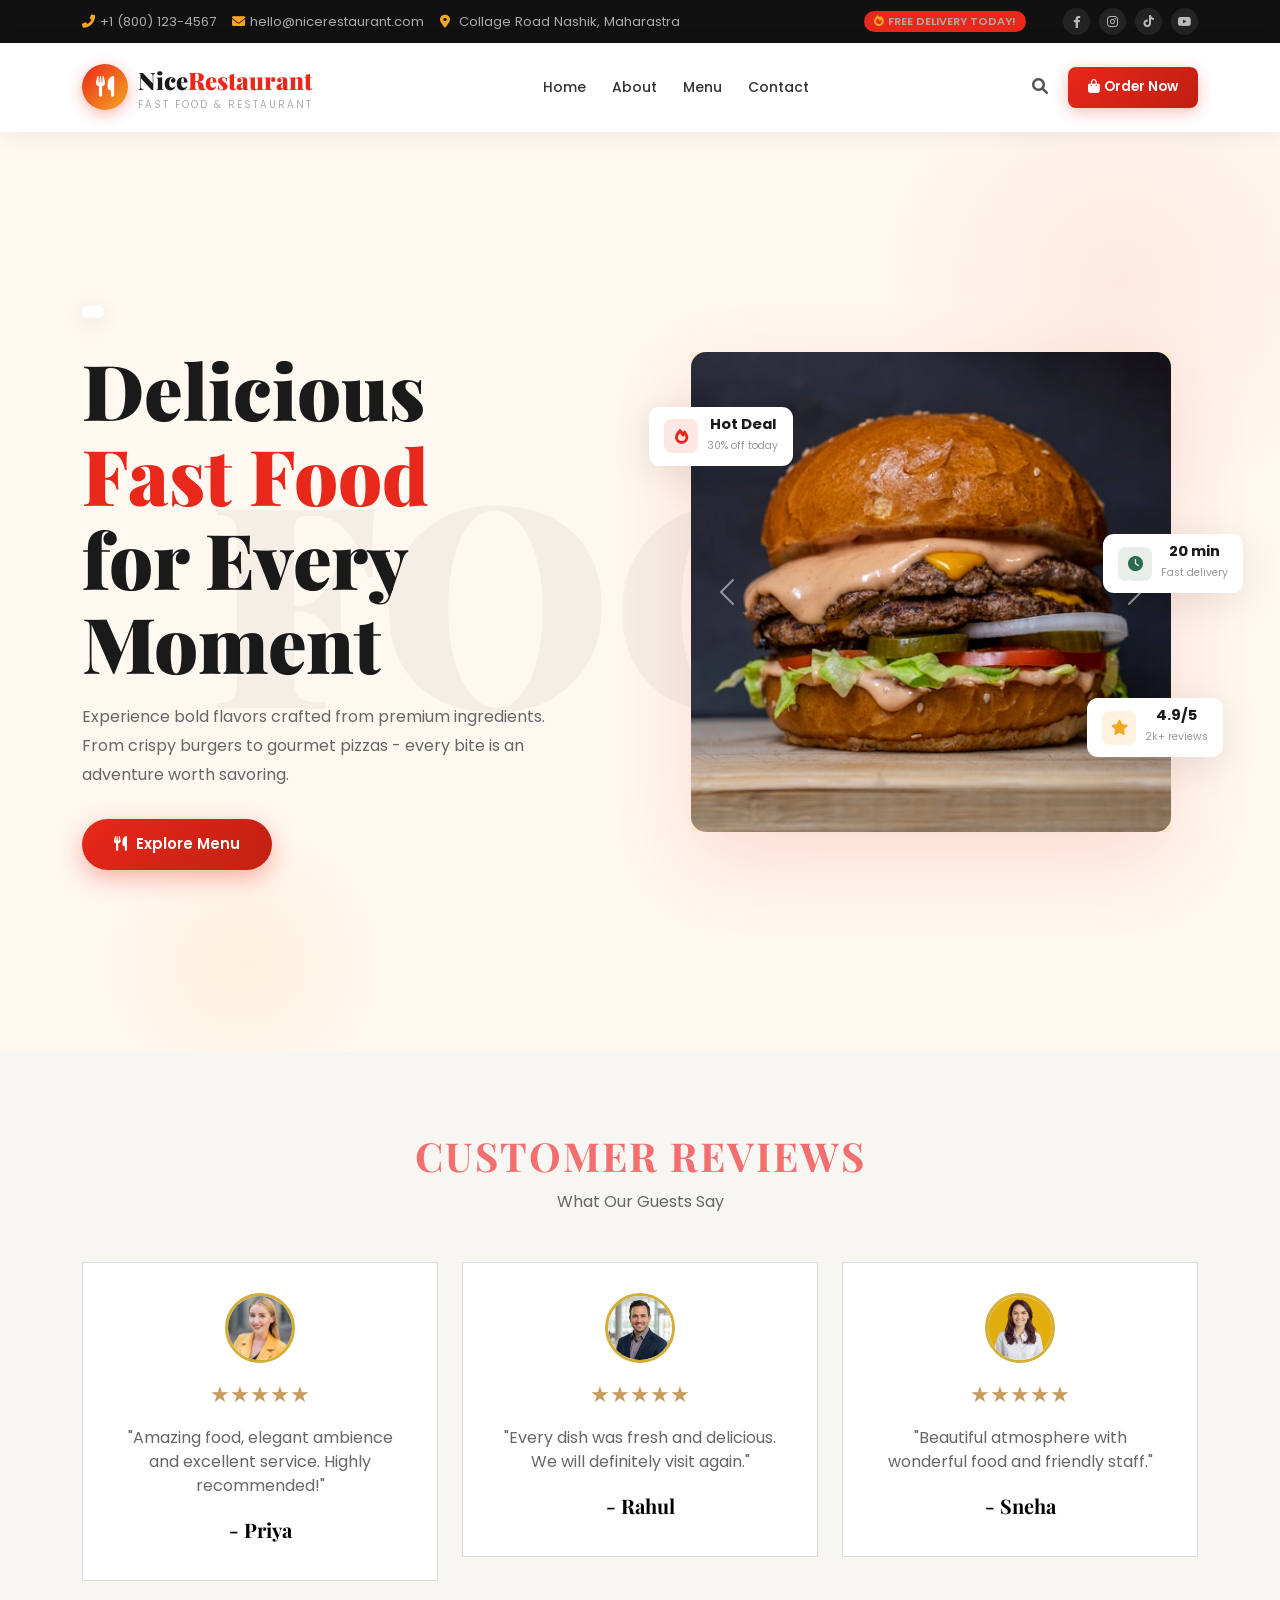
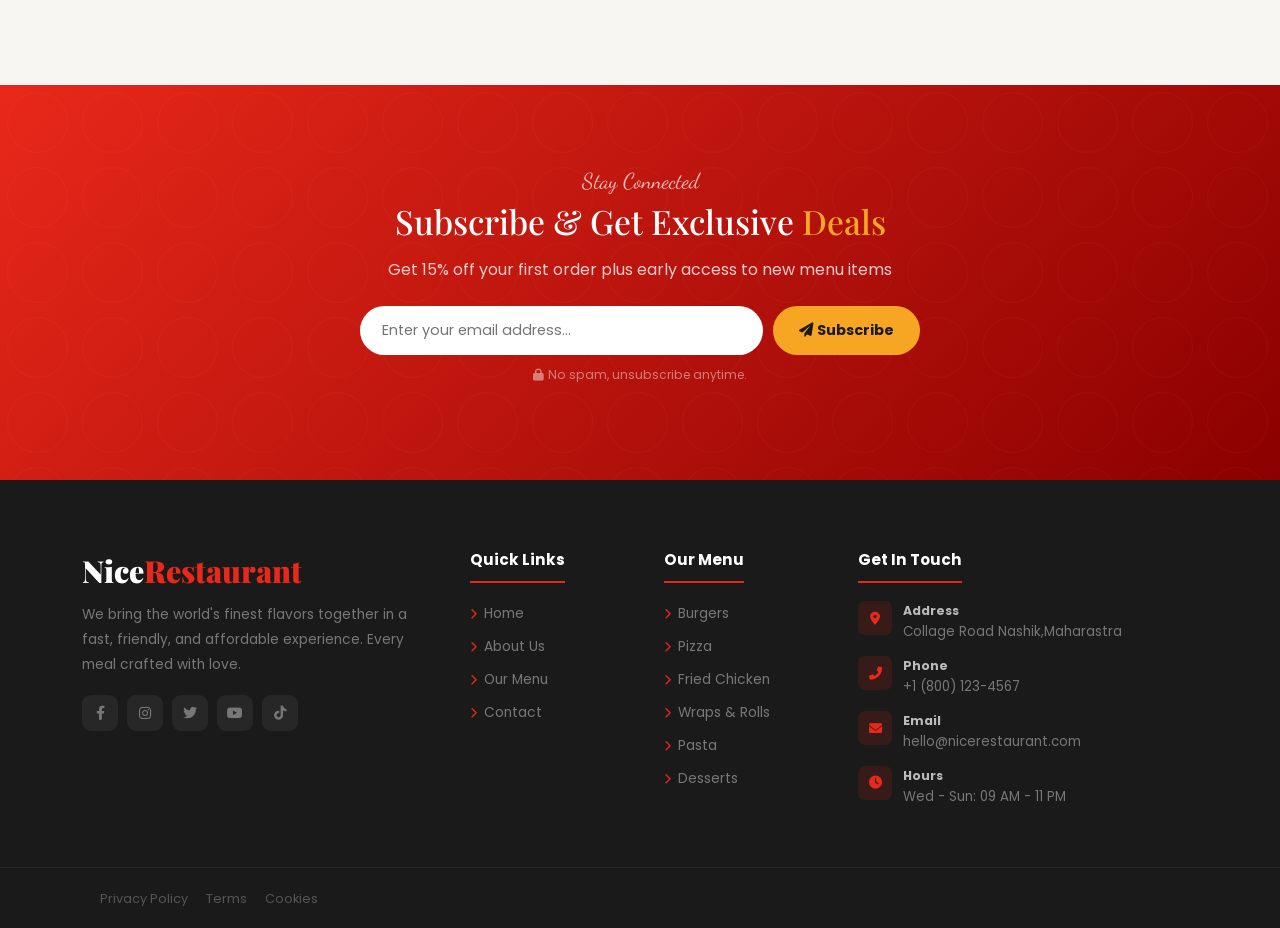
==== commit ad2b78d8: "menu changes" ====
--- a/index.html
+++ b/index.html
@@ -5,7 +5,7 @@
       <meta http-equiv="X-UA-Compatible" content="IE=edge">
       <meta name="viewport" content="width=device-width, initial-scale=1">
       <meta name="author" content="Sarab">
-      <meta name="description" content="Sarab - Fast Food & Restaurant HTML Template">
+      <meta name="description" content="Sarab - Fast Food & Restaurant">
       <title>Nice Restaurant - Fast Food & Restaurant </title>
       <link href="https://fonts.googleapis.com/css2?family=Playfair+Display:wght@400;700;900&family=Poppins:wght@300;400;500;600;700&family=Dancing+Script:wght@700&display=swap" rel="stylesheet"/>
       <!-- Bootstrap 5.3 -->
@@ -286,7 +286,7 @@
          <div class="container">
             <div class="row g-5">
                <div class="col-lg-4">
-                  <div class="fnm">Sar<span>ab</span></div>
+                  <div class="fnm">Nice<span>Restaurant</span></div>
                   <p class="fdesc">We bring the world's finest flavors together in a fast, friendly, and affordable experience. Every meal crafted with love.</p>
                   <div class="fsoc">
                      <a href="#"><i class="fab fa-facebook-f"></i></a>
@@ -299,23 +299,23 @@
                <div class="col-sm-6 col-lg-2">
                   <div class="ftit">Quick Links</div>
                   <ul class="flinks ps-0">
-                     <li><a href="#hero"><i class="fas fa-chevron-right"></i>Home</a></li>
-                     <li><a href="#about"><i class="fas fa-chevron-right"></i>About Us</a></li>
-                     <li><a href="#menu"><i class="fas fa-chevron-right"></i>Our Menu</a></li>
-                     <li><a href="#reservation"><i class="fas fa-chevron-right"></i>Reservation</a></li>
-                     <li><a href="#blog"><i class="fas fa-chevron-right"></i>Blog</a></li>
-                     <li><a href="#contact-section"><i class="fas fa-chevron-right"></i>Contact</a></li>
+                     <li><a href="index.html"><i class="fas fa-chevron-right"></i>Home</a></li>
+                     <li><a href="about.html"><i class="fas fa-chevron-right"></i>About Us</a></li>
+                     <li><a href="menu.html"><i class="fas fa-chevron-right"></i>Our Menu</a></li>
+                     <!-- <li><a href="#reservation"><i class="fas fa-chevron-right"></i>Reservation</a></li> -->
+                     <!-- <li><a href="#blog"><i class="fas fa-chevron-right"></i>Blog</a></li> -->
+                     <li><a href="contact.html"><i class="fas fa-chevron-right"></i>Contact</a></li>
                   </ul>
                </div>
                <div class="col-sm-6 col-lg-2">
                   <div class="ftit">Our Menu</div>
                   <ul class="flinks ps-0">
-                     <li><a href="#menu"><i class="fas fa-chevron-right"></i>Burgers</a></li>
-                     <li><a href="#menu"><i class="fas fa-chevron-right"></i>Pizza</a></li>
-                     <li><a href="#menu"><i class="fas fa-chevron-right"></i>Fried Chicken</a></li>
-                     <li><a href="#menu"><i class="fas fa-chevron-right"></i>Wraps &amp; Rolls</a></li>
-                     <li><a href="#menu"><i class="fas fa-chevron-right"></i>Pasta</a></li>
-                     <li><a href="#menu"><i class="fas fa-chevron-right"></i>Desserts</a></li>
+                     <li><a href="menu.html"><i class="fas fa-chevron-right"></i>Burgers</a></li>
+                     <li><a href="menu.html"><i class="fas fa-chevron-right"></i>Pizza</a></li>
+                     <li><a href="menu.html"><i class="fas fa-chevron-right"></i>Fried Chicken</a></li>
+                     <li><a href="menu.html"><i class="fas fa-chevron-right"></i>Wraps &amp; Rolls</a></li>
+                     <li><a href="menu.html"><i class="fas fa-chevron-right"></i>Pasta</a></li>
+                     <li><a href="menu.html"><i class="fas fa-chevron-right"></i>Desserts</a></li>
                   </ul>
                </div>
                <div class="col-lg-4">
